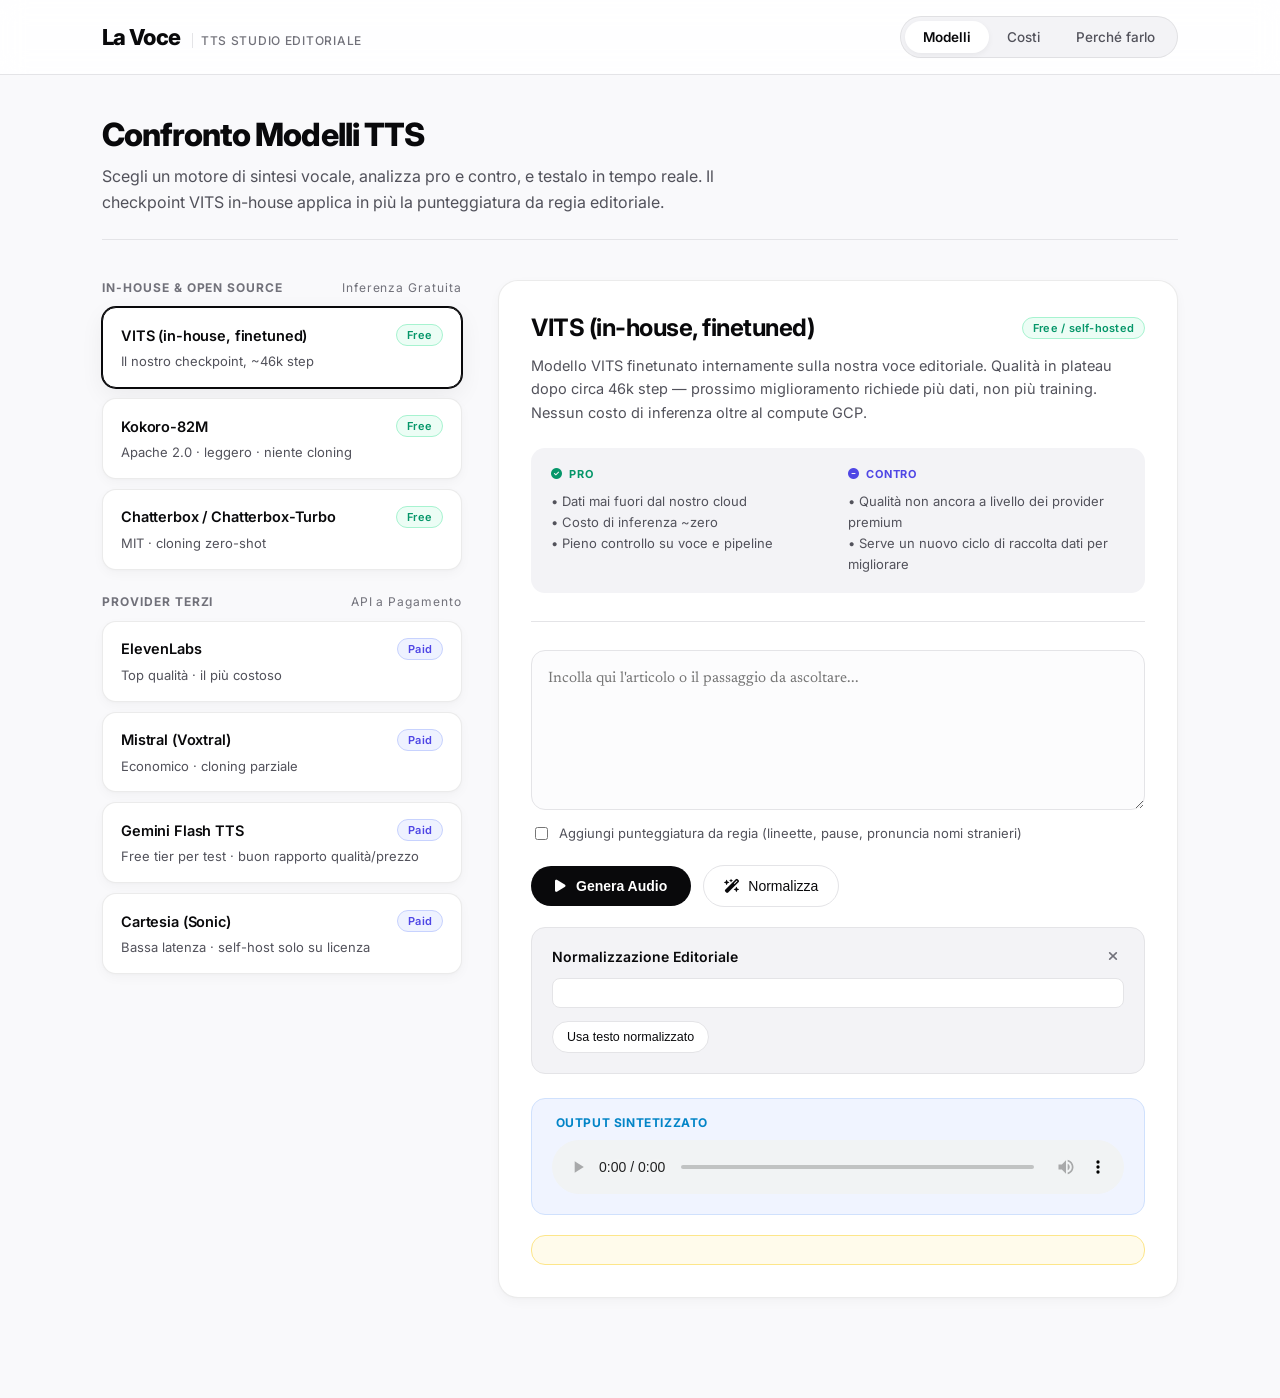
==== static/index.html @ 9c3db75b "updating the demo page" ====
<!doctype html>
<html lang="it">
<head>
  <meta charset="utf-8" />
  <meta name="viewport" content="width=device-width,initial-scale=1" />
  <title>La Voce — Modelli</title>
  <link rel="preconnect" href="https://fonts.googleapis.com">
  <link rel="preconnect" href="https://fonts.gstatic.com" crossorigin>
  <link href="https://fonts.googleapis.com/css2?family=Inter:wght@400;500;600;700;800&family=Newsreader:ital,opsz,wght@0,6..72,400;1,6..72,400&display=swap" rel="stylesheet">
  <link rel="stylesheet" href="style.css" />
  <link rel="stylesheet" href="https://cdnjs.cloudflare.com/ajax/libs/font-awesome/6.4.0/css/all.min.css" />
</head>
<body>
  <header class="site-header">
    <div class="inner">
      <div class="masthead">
        <span class="logo-mark">La Voce</span>
        <span class="tag">TTS Studio Editoriale</span>
      </div>
      <nav class="tabs">
        <a href="index.html" class="active">Modelli</a>
        <a href="pricing.html">Costi</a>
        <a href="motivation.html">Perché farlo</a>
      </nav>
    </div>
  </header>

  <main class="page">
    <div class="hero-section">
      <h1 class="page-title">Confronto Modelli TTS</h1>
      <p class="page-lede">Scegli un motore di sintesi vocale, analizza pro e contro, e testalo in tempo reale. Il checkpoint VITS in-house applica in più la punteggiatura da regia editoriale.</p>
    </div>

    <div class="model-layout">
      <!-- LEFT: model list -->
      <div class="sidebar-col">
        <div class="group-label">In-house & Open Source <span class="sub">Inferenza Gratuita</span></div>
        <div class="model-list" id="ossList"></div>

        <div class="group-label">Provider Terzi <span class="sub">API a Pagamento</span></div>
        <div class="model-list" id="paidList"></div>
      </div>

      <!-- RIGHT: detail + workspace -->
      <div class="workspace-col">
        <div class="workspace">
          <div class="detail-head">
            <div>
              <h2 id="detTitle"></h2>
            </div>
            <span class="badge" id="detBadge"></span>
          </div>
          <p class="detail-desc" id="detDesc"></p>

          <div class="pros-cons">
            <div class="pros">
              <div class="h"><i class="fa-solid fa-circle-check"></i> Pro</div>
              <div id="detPros"></div>
            </div>
            <div class="cons">
              <div class="h"><i class="fa-solid fa-circle-minus"></i> Contro</div>
              <div id="detCons"></div>
            </div>
          </div>

          <hr class="div" />

          <div class="editor-container">
            <textarea id="text" placeholder="Incolla qui l'articolo o il passaggio da ascoltare..."></textarea>

            <!-- only shown for the vits in-house model -->
            <div class="vits-tools hidden" id="vitsTools">
              <label><input type="checkbox" id="punctToggle" /> Aggiungi punteggiatura da regia (lineette, pause, pronuncia nomi stranieri)</label>
            </div>

            <div class="controls">
              <button id="readBtn" class="btn-primary" title="Leggi testo">
                <i id="readIcon" class="fa fa-play"></i> <span>Genera Audio</span>
              </button>
              <button id="normalizeBtn" class="btn-secondary" title="Mostra normalizzazione">
                <i class="fa fa-wand-magic-sparkles"></i> <span>Normalizza</span>
              </button>
            </div>
          </div>

          <div id="normPanel" class="panel hidden">
            <div class="panel-header">
              <h3>Normalizzazione Editoriale</h3>
              <button id="closeNorm" class="icon-close"><i class="fa fa-times"></i></button>
            </div>
            <pre id="normResult" class="normpre"></pre>
            <div class="panel-actions">
              <button id="useNorm" class="btn-secondary small">Usa testo normalizzato</button>
            </div>
          </div>

          <div id="playerWrap" class="player-wrap hidden">
            <div class="player-card">
              <span class="player-label"><i class="fa-solid fa-waveform"></i> Output Sintetizzato</span>
              <audio id="player" controls></audio>
            </div>
          </div>

          <div id="notice" class="notice hidden"></div>
        </div>
      </div>
    </div>
  </main>

  <script src="models-data.js"></script>
  <script src="app.js"></script>
</body>
</html>
---- static/style.css ----
/* static/style.css — La Voce High-End Scandinavian Pitch Theme */
:root {
  --bg-page: #F9F9FB;
  --bg-surface: #FFFFFF;
  --bg-subtle: #F3F3F6;
  --bg-accent-subtle: #F0F4FF;
  
  --text-primary: #09090B;
  --text-secondary: #52525B;
  --text-muted: #71717A;
  
  --border-light: rgba(9, 9, 11, 0.08);
  --border-ruled: #E4E4E7;
  --border-focus: #09090B;
  
  --accent-black: #09090B;
  --accent-blue: #0284C7;
  
  --oss-color: #059669;
  --oss-bg: #ECFDF5;
  --oss-border: #A7F3D0;
  
  --paid-color: #4F46E5;
  --paid-bg: #EEF2FF;
  --paid-border: #C7D2FE;
  
  --radius-sm: 8px;
  --radius-md: 14px;
  --radius-lg: 20px;
  --radius-full: 9999px;
  
  --shadow-card: 0 1px 3px rgba(0, 0, 0, 0.02), 0 4px 12px rgba(0, 0, 0, 0.03);
  --shadow-hover: 0 8px 24px rgba(0, 0, 0, 0.06);
}

* {
  box-sizing: border-box;
  -webkit-font-smoothing: antialiased;
}

html, body {
  margin: 0;
  padding: 0;
  background-color: var(--bg-page);
  color: var(--text-primary);
  font-family: 'Inter', -apple-system, BlinkMacSystemFont, "Segoe UI", Roboto, sans-serif;
  min-height: 100%;
}

a {
  color: var(--text-primary);
  text-decoration: none;
}

/* ---- SITE HEADER & NAU ---- */
.site-header {
  background: rgba(255, 255, 255, 0.85);
  backdrop-filter: blur(12px);
  border-bottom: 1px solid var(--border-ruled);
  position: sticky;
  top: 0;
  z-index: 100;
}

.site-header .inner {
  max-width: 1140px;
  margin: 0 auto;
  padding: 16px 32px;
  display: flex;
  align-items: center;
  justify-content: space-between;
}

.masthead {
  display: flex;
  align-items: baseline;
  gap: 12px;
}

.masthead .logo-mark {
  font-size: 22px;
  font-weight: 800;
  letter-spacing: -0.04em;
  color: var(--accent-black);
}

.masthead .tag {
  font-size: 12px;
  font-weight: 500;
  color: var(--text-muted);
  text-transform: uppercase;
  letter-spacing: 0.06em;
  padding-left: 8px;
  border-left: 1px solid var(--border-ruled);
}

nav.tabs {
  display: flex;
  background: var(--bg-subtle);
  padding: 4px;
  border-radius: var(--radius-full);
  border: 1px solid var(--border-light);
}

nav.tabs a {
  padding: 8px 18px;
  font-size: 13.5px;
  font-weight: 500;
  color: var(--text-secondary);
  border-radius: var(--radius-full);
  transition: all 0.2s ease;
}

nav.tabs a:hover {
  color: var(--text-primary);
}

nav.tabs a.active {
  background: var(--bg-surface);
  color: var(--accent-black);
  font-weight: 600;
  box-shadow: 0 2px 6px rgba(0, 0, 0, 0.05);
}

/* ---- PAGE LAYOUT & HERO ---- */
main.page {
  max-width: 1140px;
  margin: 0 auto;
  padding: 40px 32px 100px;
}

.hero-section {
  margin-bottom: 40px;
  padding-bottom: 24px;
  border-bottom: 1px solid var(--border-ruled);
}

h1.page-title {
  font-size: 32px;
  font-weight: 800;
  letter-spacing: -0.03em;
  margin: 0 0 10px;
  color: var(--accent-black);
}

p.page-lede {
  font-size: 16px;
  line-height: 1.6;
  color: var(--text-secondary);
  max-width: 680px;
  margin: 0;
}

/* ---- MODEL DASHBOARD ---- */
.model-layout {
  display: grid;
  grid-template-columns: 360px 1fr;
  gap: 36px;
  align-items: start;
}

@media (max-width: 880px) {
  .model-layout { grid-template-columns: 1fr; }
}

.group-label {
  font-size: 12px;
  font-weight: 700;
  text-transform: uppercase;
  letter-spacing: 0.08em;
  color: var(--text-muted);
  margin: 24px 0 12px;
  display: flex;
  align-items: center;
  justify-content: space-between;
}

.group-label:first-child { margin-top: 0; }
.group-label .sub { font-weight: 400; text-transform: none; color: var(--text-muted); }

.model-list {
  display: flex;
  flex-direction: column;
  gap: 10px;
}

.model-card {
  background: var(--bg-surface);
  border: 1px solid var(--border-light);
  border-radius: var(--radius-md);
  padding: 16px 18px;
  cursor: pointer;
  transition: all 0.2s cubic-bezier(0.16, 1, 0.3, 1);
  box-shadow: var(--shadow-card);
}

.model-card:hover {
  border-color: rgba(9, 9, 11, 0.2);
  transform: translateY(-1px);
  box-shadow: var(--shadow-hover);
}

.model-card.selected {
  border-color: var(--accent-black);
  background: var(--bg-surface);
  box-shadow: 0 0 0 1px var(--accent-black), var(--shadow-hover);
}

.model-card .row1 {
  display: flex;
  align-items: center;
  justify-content: space-between;
  gap: 10px;
}

.model-card .name {
  font-weight: 600;
  font-size: 14.5px;
  letter-spacing: -0.01em;
}

.model-card .short {
  color: var(--text-secondary);
  font-size: 13px;
  margin-top: 6px;
  line-height: 1.45;
}

.badge {
  font-size: 11px;
  font-weight: 600;
  letter-spacing: 0.02em;
  padding: 3px 10px;
  border-radius: var(--radius-full);
  white-space: nowrap;
}

.badge.oss { color: var(--oss-color); background: var(--oss-bg); border: 1px solid var(--oss-border); }
.badge.paid { color: var(--paid-color); background: var(--paid-bg); border: 1px solid var(--paid-border); }

/* ---- WORKSPACE CARD ---- */
.workspace {
  background: var(--bg-surface);
  border: 1px solid var(--border-light);
  border-radius: var(--radius-lg);
  padding: 32px;
  box-shadow: var(--shadow-card);
}

.workspace .detail-head {
  display: flex;
  align-items: center;
  justify-content: space-between;
  gap: 16px;
  margin-bottom: 8px;
}

.workspace h2 {
  margin: 0;
  font-size: 24px;
  font-weight: 700;
  letter-spacing: -0.02em;
}

.detail-desc {
  color: var(--text-secondary);
  font-size: 14.5px;
  line-height: 1.6;
  margin: 12px 0 24px;
}

.pros-cons {
  display: grid;
  grid-template-columns: 1fr 1fr;
  gap: 20px;
  background: var(--bg-subtle);
  padding: 18px 20px;
  border-radius: var(--radius-md);
  margin-bottom: 24px;
}

.pros-cons div { font-size: 13px; line-height: 1.6; color: var(--text-secondary); }
.pros-cons .h {
  font-weight: 700;
  font-size: 11px;
  text-transform: uppercase;
  letter-spacing: 0.08em;
  margin-bottom: 8px;
  display: flex;
  align-items: center;
  gap: 6px;
}
.pros-cons .pros .h { color: var(--oss-color); }
.pros-cons .cons .h { color: var(--paid-color); }

hr.div {
  border: none;
  border-top: 1px solid var(--border-ruled);
  margin: 28px 0;
}

/* ---- EDITOR AREA ---- */
.editor-container {
  display: flex;
  flex-direction: column;
  gap: 14px;
}

textarea#text {
  width: 100%;
  min-height: 160px;
  padding: 16px;
  font-size: 15px;
  line-height: 1.6;
  border: 1px solid var(--border-ruled);
  border-radius: var(--radius-md);
  resize: vertical;
  font-family: 'Newsreader', Georgia, serif;
  background: #FCFCFD;
  color: var(--text-primary);
  transition: all 0.2s ease;
}

textarea#text:focus {
  outline: none;
  border-color: var(--border-focus);
  background: #FFFFFF;
  box-shadow: 0 0 0 1px var(--border-focus);
}

.vits-tools {
  display: flex;
  align-items: center;
  gap: 10px;
  font-size: 13px;
  color: var(--text-secondary);
}

.vits-tools label {
  display: flex;
  align-items: center;
  gap: 8px;
  cursor: pointer;
}

/* ---- BUTTONS & CONTROLS ---- */
.controls {
  display: flex;
  gap: 12px;
  align-items: center;
  margin-top: 8px;
}

.btn-primary {
  cursor: pointer;
  background: var(--accent-black);
  color: #FFFFFF;
  border: none;
  border-radius: var(--radius-full);
  padding: 12px 24px;
  font-size: 14px;
  font-weight: 600;
  display: inline-flex;
  align-items: center;
  gap: 10px;
  transition: all 0.2s ease;
}

.btn-primary:hover {
  background: #27272A;
  transform: translateY(-1px);
}

.btn-secondary {
  cursor: pointer;
  background: var(--bg-surface);
  color: var(--text-primary);
  border: 1px solid var(--border-ruled);
  border-radius: var(--radius-full);
  padding: 12px 20px;
  font-size: 14px;
  font-weight: 500;
  display: inline-flex;
  align-items: center;
  gap: 8px;
  transition: all 0.2s ease;
}

.btn-secondary:hover {
  background: var(--bg-subtle);
}

.btn-secondary.small {
  padding: 8px 14px;
  font-size: 12.5px;
}

button:disabled {
  opacity: 0.5;
  cursor: not-allowed;
  transform: none !important;
}

/* ---- NORMALIZATION & PLAYER PANELS ---- */
.panel {
  margin-top: 20px;
  padding: 20px;
  border: 1px solid var(--border-ruled);
  border-radius: var(--radius-md);
  background: var(--bg-subtle);
}

.panel-header {
  display: flex;
  align-items: center;
  justify-content: space-between;
  margin-bottom: 12px;
}

.panel-header h3 {
  margin: 0;
  font-size: 14px;
  font-weight: 600;
}

.icon-close {
  background: none;
  border: none;
  cursor: pointer;
  color: var(--text-muted);
}

.normpre {
  white-space: pre-wrap;
  background: #FFFFFF;
  padding: 14px;
  border-radius: var(--radius-sm);
  border: 1px solid var(--border-ruled);
  color: var(--text-secondary);
  font-family: monospace;
  font-size: 13px;
  max-height: 200px;
  overflow-y: auto;
}

.player-wrap { margin-top: 24px; }
.player-card {
  background: var(--bg-accent-subtle);
  border: 1px solid #D0E1FD;
  padding: 16px 20px;
  border-radius: var(--radius-md);
}

.player-label {
  display: block;
  font-size: 12px;
  font-weight: 700;
  color: var(--accent-blue);
  margin-bottom: 10px;
  text-transform: uppercase;
  letter-spacing: 0.05em;
}

.player-card audio { width: 100%; }

.notice {
  margin-top: 20px;
  padding: 14px 18px;
  border-radius: var(--radius-md);
  font-size: 13.5px;
  background: #FFFBEB;
  border: 1px solid #FDE68A;
  color: #B45309;
}

/* ---- PRICING & MOTIVATION TABLES & GRIDS ---- */
.section-block {
  margin-bottom: 40px;
}

.section-title {
  font-size: 13px;
  font-weight: 700;
  text-transform: uppercase;
  letter-spacing: 0.08em;
  color: var(--text-muted);
  margin-bottom: 16px;
}

.table-card {
  background: var(--bg-surface);
  border: 1px solid var(--border-light);
  border-radius: var(--radius-lg);
  overflow: hidden;
  box-shadow: var(--shadow-card);
}

table.pricing {
  width: 100%;
  border-collapse: collapse;
  font-size: 14px;
  text-align: left;
}

table.pricing th {
  background: var(--bg-subtle);
  color: var(--text-secondary);
  font-size: 12px;
  font-weight: 700;
  text-transform: uppercase;
  letter-spacing: 0.05em;
  padding: 14px 18px;
  border-bottom: 1px solid var(--border-ruled);
}

table.pricing td {
  padding: 16px 18px;
  border-bottom: 1px solid var(--border-ruled);
  vertical-align: middle;
}

table.pricing tr:last-child td { border-bottom: none; }
table.pricing td.notes { color: var(--text-secondary); font-size: 13px; }

.cost-tag {
  font-weight: 600;
  font-size: 12.5px;
  padding: 4px 10px;
  border-radius: var(--radius-full);
}
.cost-tag.free { background: var(--oss-bg); color: var(--oss-color); }
.cost-tag.paid { background: var(--paid-bg); color: var(--paid-color); }

.stat-grid {
  display: grid;
  grid-template-columns: repeat(auto-fit, minmax(280px, 1fr));
  gap: 20px;
}

.stat-card {
  background: var(--bg-surface);
  border: 1px solid var(--border-light);
  border-radius: var(--radius-md);
  padding: 24px;
  box-shadow: var(--shadow-card);
  display: flex;
  flex-direction: column;
}

.stat-card .num {
  font-size: 32px;
  font-weight: 800;
  color: var(--accent-black);
  letter-spacing: -0.03em;
  margin-bottom: 8px;
}

.stat-card .lbl {
  font-size: 13.5px;
  color: var(--text-secondary);
  line-height: 1.55;
  flex-grow: 1;
}

.stat-card .source {
  margin-top: 16px;
  font-size: 11px;
  font-weight: 600;
  text-transform: uppercase;
  color: var(--text-muted);
}

.callout {
  background: var(--bg-surface);
  border: 1px solid var(--border-ruled);
  border-left: 4px solid var(--accent-black);
  padding: 24px;
  border-radius: 0 var(--radius-md) var(--radius-md) 0;
  margin-top: 32px;
  box-shadow: var(--shadow-card);
}

.callout-title {
  font-size: 15px;
  font-weight: 700;
  margin-bottom: 8px;
  display: flex;
  align-items: center;
  gap: 8px;
}

.callout p {
  margin: 0;
  font-size: 14.5px;
  line-height: 1.6;
  color: var(--text-secondary);
}

@keyframes spin { from { transform: rotate(0deg); } to { transform: rotate(360deg); } }
.loading { animation: spin 1s linear infinite; }
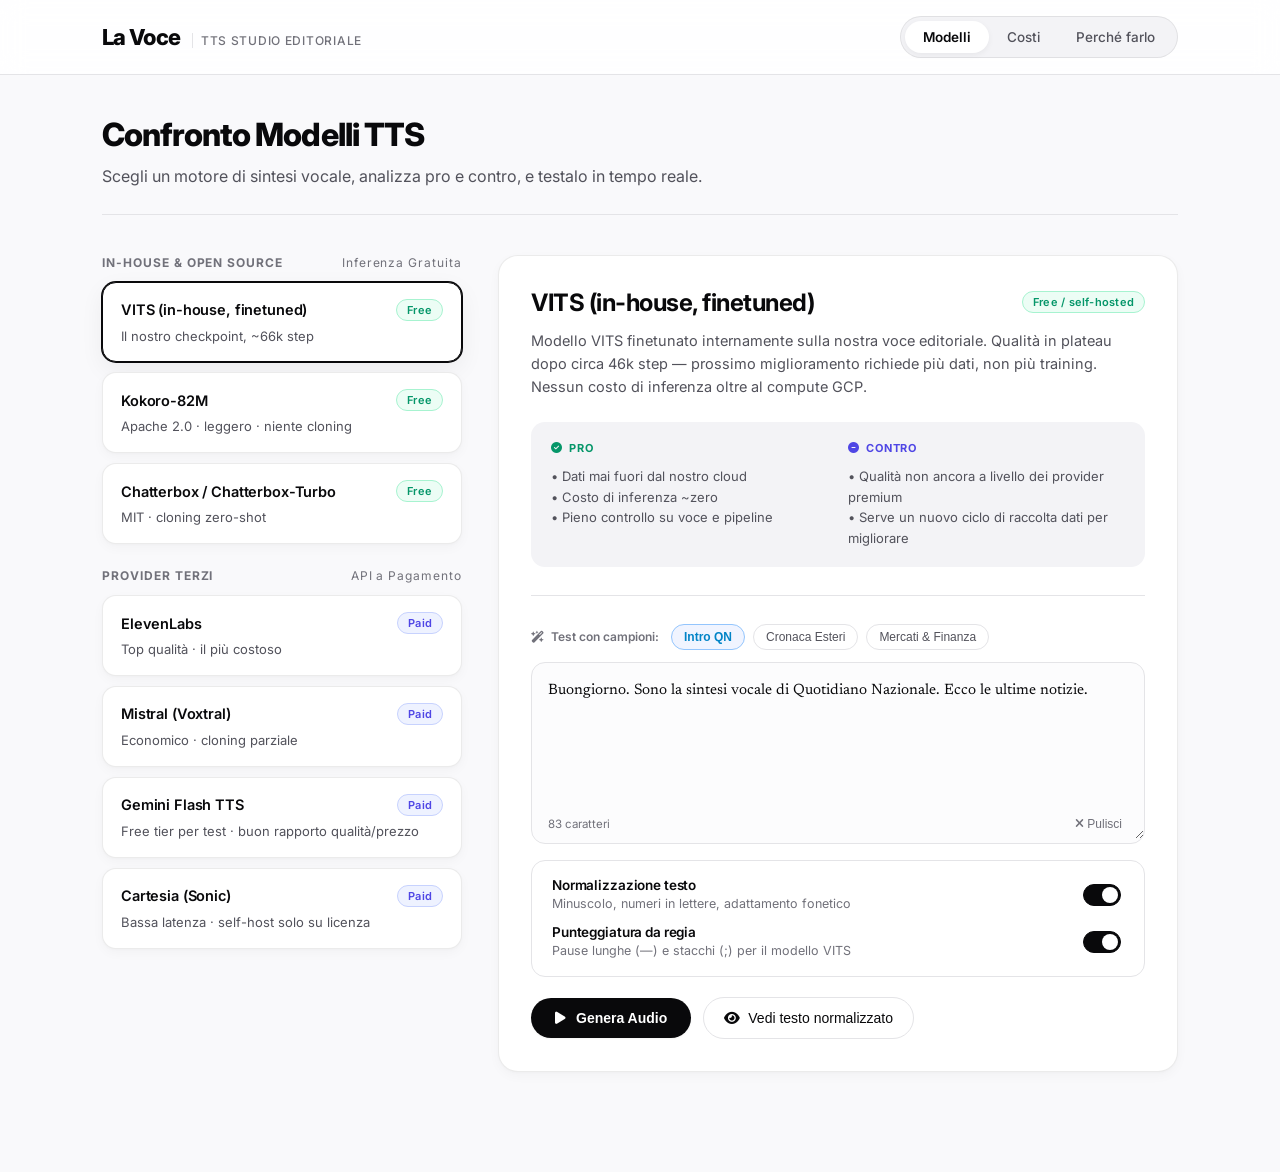
==== commit 2d000f18: "added vits config, new model, added fixed normalization" ====
--- a/static/index.html
+++ b/static/index.html
@@ -28,7 +28,7 @@
   <main class="page">
     <div class="hero-section">
       <h1 class="page-title">Confronto Modelli TTS</h1>
-      <p class="page-lede">Scegli un motore di sintesi vocale, analizza pro e contro, e testalo in tempo reale. Il checkpoint VITS in-house applica in più la punteggiatura da regia editoriale.</p>
+      <p class="page-lede">Scegli un motore di sintesi vocale, analizza pro e contro, e testalo in tempo reale.</p>
     </div>
 
     <div class="model-layout">
@@ -66,31 +66,62 @@
           <hr class="div" />
 
           <div class="editor-container">
-            <textarea id="text" placeholder="Incolla qui l'articolo o il passaggio da ascoltare..."></textarea>
+            <!-- Interactive Sample Preset Pills -->
+            <div class="sample-pills">
+              <span class="pills-label"><i class="fa-solid fa-wand-magic-sparkles"></i> Test con campioni:</span>
+              <button type="button" class="sample-pill active" data-sample="intro">Intro QN</button>
+              <button type="button" class="sample-pill" data-sample="breaking">Cronaca Esteri</button>
+              <button type="button" class="sample-pill" data-sample="economy">Mercati & Finanza</button>
+            </div>
 
-            <!-- only shown for the vits in-house model -->
-            <div class="vits-tools hidden" id="vitsTools">
-              <label><input type="checkbox" id="punctToggle" /> Aggiungi punteggiatura da regia (lineette, pause, pronuncia nomi stranieri)</label>
+            <!-- Rich Textarea Wrapper -->
+            <div class="textarea-wrapper">
+              <textarea id="text" rows="5" placeholder="Incolla qui l'articolo o il passaggio da ascoltare...">Buongiorno. Sono la sintesi vocale di Quotidiano Nazionale. Ecco le ultime notizie.</textarea>
+              <div class="textarea-footer">
+                <span id="charCount" class="char-count">81 caratteri</span>
+                <button type="button" id="clearTextBtn" class="btn-text-action" title="Pulisci testo">
+                  <i class="fa-solid fa-xmark"></i> Pulisci
+                </button>
+              </div>
+            </div>
+
+            <!-- Preprocessing Toggles Container -->
+            <div class="toggles-container">
+              <label class="toggle-item">
+                <span class="toggle-label-text">
+                  <span class="main-label">Normalizzazione testo</span>
+                  <small>Minuscolo, numeri in lettere, adattamento fonetico</small>
+                </span>
+                <input type="checkbox" id="normToggle" />
+              </label>
+
+              <label class="toggle-item">
+                <span class="toggle-label-text">
+                  <span class="main-label">Punteggiatura da regia</span>
+                  <small>Pause lunghe (—) e stacchi (;) per il modello VITS</small>
+                </span>
+                <input type="checkbox" id="punctToggle" />
+              </label>
             </div>
 
             <div class="controls">
               <button id="readBtn" class="btn-primary" title="Leggi testo">
                 <i id="readIcon" class="fa fa-play"></i> <span>Genera Audio</span>
               </button>
-              <button id="normalizeBtn" class="btn-secondary" title="Mostra normalizzazione">
-                <i class="fa fa-wand-magic-sparkles"></i> <span>Normalizza</span>
+              <button id="normalizeBtn" class="btn-secondary" title="Vedi testo normalizzato">
+                <i class="fa fa-eye"></i> <span>Vedi testo normalizzato</span>
               </button>
             </div>
           </div>
 
           <div id="normPanel" class="panel hidden">
             <div class="panel-header">
-              <h3>Normalizzazione Editoriale</h3>
+              <h3>Anteprima Testo Elaborato</h3>
               <button id="closeNorm" class="icon-close"><i class="fa fa-times"></i></button>
             </div>
             <pre id="normResult" class="normpre"></pre>
             <div class="panel-actions">
-              <button id="useNorm" class="btn-secondary small">Usa testo normalizzato</button>
+              <button id="useNorm" class="btn-secondary small">Sostituisci nell'editor</button>
             </div>
           </div>
 
--- a/static/style.css
+++ b/static/style.css
@@ -463,6 +463,12 @@
 
 .player-card audio { width: 100%; }
 
+/* Utility Rule */
+.hidden {
+  display: none !important;
+}
+
+/* Notice Container */
 .notice {
   margin-top: 20px;
   padding: 14px 18px;
@@ -597,4 +603,282 @@
 }
 
 @keyframes spin { from { transform: rotate(0deg); } to { transform: rotate(360deg); } }
-.loading { animation: spin 1s linear infinite; }+.loading { animation: spin 1s linear infinite; }
+
+/* ---- EDITOR AREA & PREPROCESSING TOGGLES ---- */
+.editor-container {
+  display: flex;
+  flex-direction: column;
+  gap: 16px;
+}
+
+textarea#text {
+  width: 100%;
+  min-height: 160px;
+  padding: 16px;
+  font-size: 15px;
+  line-height: 1.6;
+  border: 1px solid var(--border-ruled);
+  border-radius: var(--radius-md);
+  resize: vertical;
+  font-family: 'Newsreader', Georgia, serif;
+  background: #FCFCFD;
+  color: var(--text-primary);
+  transition: all 0.2s ease;
+}
+
+textarea#text:focus {
+  outline: none;
+  border-color: var(--border-focus);
+  background: #FFFFFF;
+  box-shadow: 0 0 0 1px var(--border-focus);
+}
+
+/* Minimalist Scandinavian Toggles Container */
+.toggles-container {
+  display: flex;
+  flex-direction: column;
+  gap: 12px;
+  background: var(--bg-surface);
+  border: 1px solid var(--border-ruled);
+  padding: 16px 20px;
+  border-radius: var(--radius-md);
+}
+
+.toggle-item {
+  display: flex;
+  align-items: center;
+  justify-content: space-between;
+  gap: 16px;
+  cursor: pointer;
+  user-select: none;
+}
+
+.toggle-item .toggle-label-text {
+  display: flex;
+  flex-direction: column;
+  gap: 2px;
+}
+
+.toggle-item .main-label {
+  font-size: 13.5px;
+  font-weight: 600;
+  color: var(--text-primary);
+  letter-spacing: -0.01em;
+}
+
+.toggle-item small {
+  font-size: 12.5px;
+  color: var(--text-muted);
+  font-weight: 400;
+  line-height: 1.4;
+}
+
+/* Custom Minimalist Switch Styling (Replacing Browser Native Checkbox) */
+.toggle-item input[type="checkbox"] {
+  appearance: none;
+  -webkit-appearance: none;
+  width: 38px;
+  height: 22px;
+  background-color: var(--bg-subtle);
+  border: 1px solid var(--border-ruled);
+  border-radius: var(--radius-full);
+  position: relative;
+  cursor: pointer;
+  outline: none;
+  flex-shrink: 0;
+  transition: background-color 0.2s ease, border-color 0.2s ease;
+}
+
+.toggle-item input[type="checkbox"]::after {
+  content: "";
+  position: absolute;
+  top: 2px;
+  left: 2px;
+  width: 16px;
+  height: 16px;
+  background-color: var(--text-muted);
+  border-radius: 50%;
+  transition: transform 0.2s cubic-bezier(0.16, 1, 0.3, 1), background-color 0.2s ease;
+}
+
+.toggle-item input[type="checkbox"]:checked {
+  background-color: var(--accent-black);
+  border-color: var(--accent-black);
+}
+
+.toggle-item input[type="checkbox"]:checked::after {
+  transform: translateX(16px);
+  background-color: #FFFFFF;
+}
+
+/* ---- BUTTONS & CONTROLS ---- */
+.controls {
+  display: flex;
+  align-items: center;
+  gap: 12px;
+  margin-top: 4px;
+}
+
+.btn-primary {
+  cursor: pointer;
+  background: var(--accent-black);
+  color: #FFFFFF;
+  border: none;
+  border-radius: var(--radius-full);
+  padding: 12px 24px;
+  font-size: 14px;
+  font-weight: 600;
+  display: inline-flex;
+  align-items: center;
+  gap: 10px;
+  transition: all 0.2s ease;
+  box-shadow: 0 1px 2px rgba(0, 0, 0, 0.05);
+}
+
+.btn-primary:hover {
+  background: #27272A;
+  transform: translateY(-1px);
+  box-shadow: 0 4px 12px rgba(0, 0, 0, 0.1);
+}
+
+.btn-secondary {
+  cursor: pointer;
+  background: var(--bg-surface);
+  color: var(--text-primary);
+  border: 1px solid var(--border-ruled);
+  border-radius: var(--radius-full);
+  padding: 12px 20px;
+  font-size: 14px;
+  font-weight: 500;
+  display: inline-flex;
+  align-items: center;
+  gap: 8px;
+  transition: all 0.2s ease;
+}
+
+.btn-secondary:hover {
+  background: var(--bg-subtle);
+  border-color: rgba(9, 9, 11, 0.2);
+}
+
+.btn-secondary.small {
+  padding: 8px 14px;
+  font-size: 12.5px;
+}
+
+button:disabled {
+  opacity: 0.5;
+  cursor: not-allowed;
+  transform: none !important;
+  box-shadow: none !important;
+}
+
+
+
+/* ---- SOTA EDITOR & SAMPLE PILLS ---- */
+.sample-pills {
+  display: flex;
+  align-items: center;
+  gap: 8px;
+  flex-wrap: wrap;
+  margin-bottom: -4px;
+}
+
+.pills-label {
+  font-size: 12px;
+  font-weight: 600;
+  color: var(--text-muted);
+  display: flex;
+  align-items: center;
+  gap: 6px;
+  margin-right: 4px;
+}
+
+.sample-pill {
+  background: var(--bg-surface);
+  border: 1px solid var(--border-ruled);
+  color: var(--text-secondary);
+  font-size: 12px;
+  font-weight: 500;
+  padding: 5px 12px;
+  border-radius: var(--radius-full);
+  cursor: pointer;
+  transition: all 0.2s ease;
+}
+
+.sample-pill:hover {
+  background: var(--bg-subtle);
+  border-color: var(--text-muted);
+  color: var(--text-primary);
+}
+
+.sample-pill.active {
+  background: var(--bg-accent-subtle);
+  border-color: #93C5FD;
+  color: var(--accent-blue);
+  font-weight: 600;
+}
+
+/* Rich Textarea Wrapper */
+.textarea-wrapper {
+  position: relative;
+  background: #FCFCFD;
+  border: 1px solid var(--border-ruled);
+  border-radius: var(--radius-md);
+  transition: all 0.2s ease;
+}
+
+.textarea-wrapper:focus-within {
+  border-color: var(--border-focus);
+  background: #FFFFFF;
+  box-shadow: 0 0 0 1px var(--border-focus);
+}
+
+.textarea-wrapper textarea#text {
+  width: 100%;
+  min-height: 120px;
+  padding: 16px 16px 40px 16px; /* Extra bottom padding for footer bar */
+  font-size: 15px;
+  line-height: 1.6;
+  border: none;
+  background: transparent;
+  resize: vertical;
+  font-family: 'Newsreader', Georgia, serif;
+  color: var(--text-primary);
+  outline: none;
+  box-shadow: none;
+}
+
+.textarea-footer {
+  position: absolute;
+  bottom: 10px;
+  left: 16px;
+  right: 16px;
+  display: flex;
+  align-items: center;
+  justify-content: space-between;
+  pointer-events: none; /* Let clicks pass through empty spaces */
+}
+
+.char-count {
+  font-size: 11.5px;
+  color: var(--text-muted);
+  font-family: 'Inter', sans-serif;
+}
+
+.btn-text-action {
+  pointer-events: auto;
+  background: none;
+  border: none;
+  font-size: 12px;
+  color: var(--text-muted);
+  cursor: pointer;
+  padding: 2px 6px;
+  border-radius: var(--radius-sm);
+  transition: color 0.15s ease;
+}
+
+.btn-text-action:hover {
+  color: var(--text-primary);
+}
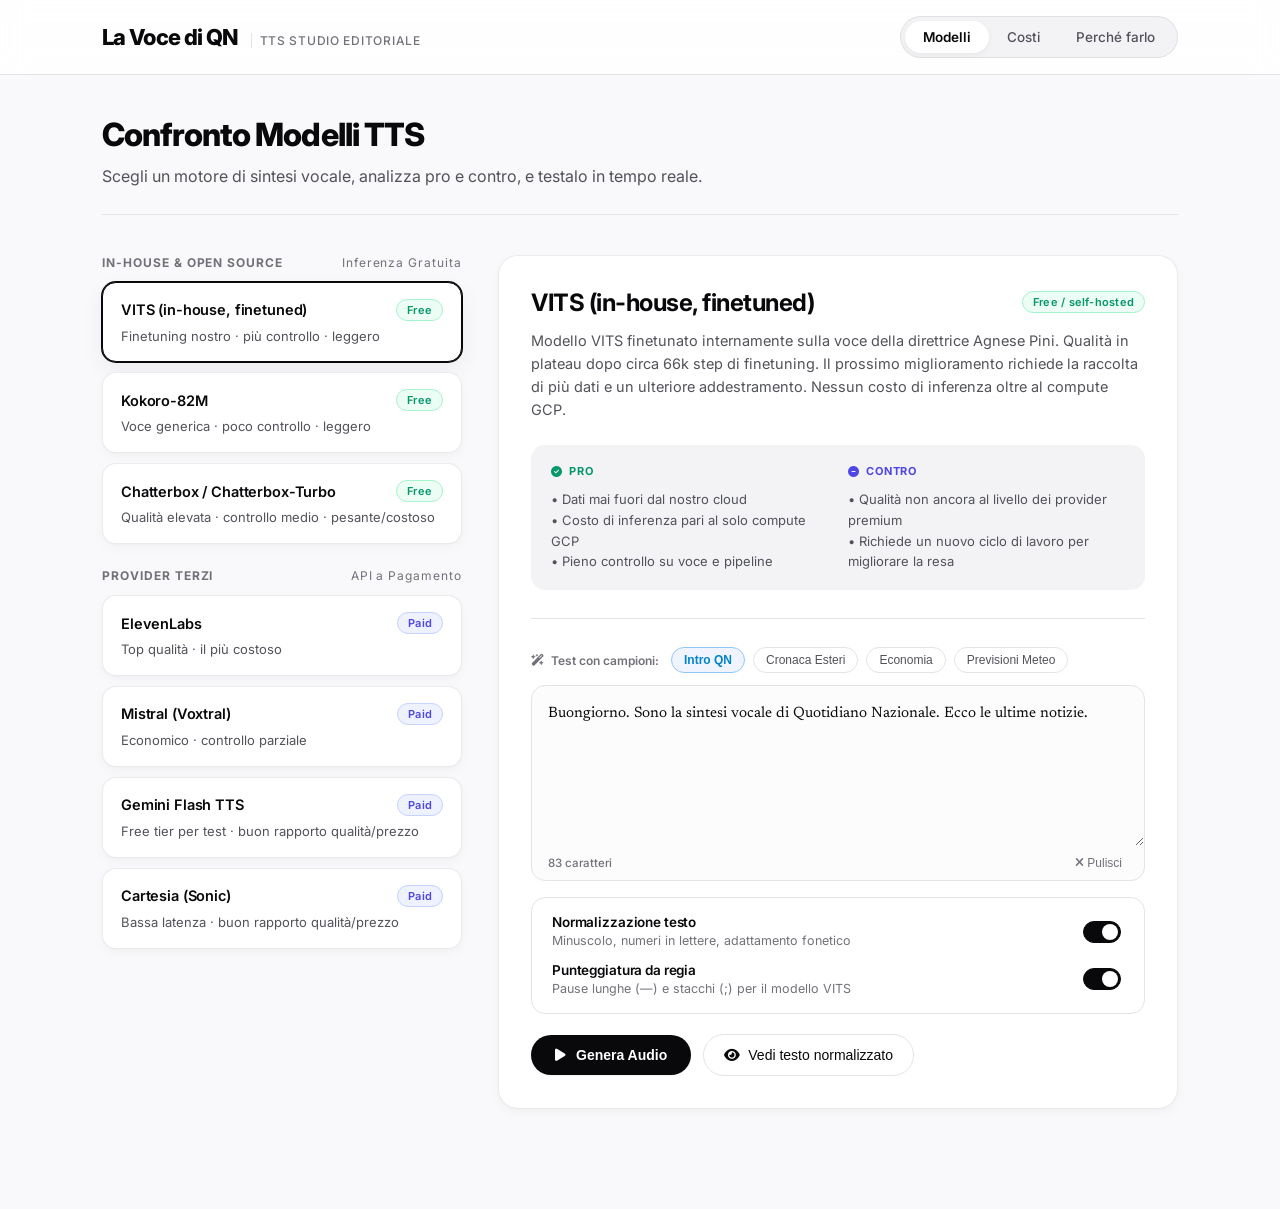
==== commit dfc0b288: "polished the ui, prepared audio snippets" ====
--- a/static/index.html
+++ b/static/index.html
@@ -3,7 +3,7 @@
 <head>
   <meta charset="utf-8" />
   <meta name="viewport" content="width=device-width,initial-scale=1" />
-  <title>La Voce — Modelli</title>
+  <title>La Voce di QN — Modelli</title>
   <link rel="preconnect" href="https://fonts.googleapis.com">
   <link rel="preconnect" href="https://fonts.gstatic.com" crossorigin>
   <link href="https://fonts.googleapis.com/css2?family=Inter:wght@400;500;600;700;800&family=Newsreader:ital,opsz,wght@0,6..72,400;1,6..72,400&display=swap" rel="stylesheet">
@@ -14,7 +14,7 @@
   <header class="site-header">
     <div class="inner">
       <div class="masthead">
-        <span class="logo-mark">La Voce</span>
+        <span class="logo-mark">La Voce di QN</span>
         <span class="tag">TTS Studio Editoriale</span>
       </div>
       <nav class="tabs">
@@ -71,7 +71,8 @@
               <span class="pills-label"><i class="fa-solid fa-wand-magic-sparkles"></i> Test con campioni:</span>
               <button type="button" class="sample-pill active" data-sample="intro">Intro QN</button>
               <button type="button" class="sample-pill" data-sample="breaking">Cronaca Esteri</button>
-              <button type="button" class="sample-pill" data-sample="economy">Mercati & Finanza</button>
+              <button type="button" class="sample-pill" data-sample="economy">Economia</button>
+              <button type="button" class="sample-pill" data-sample="weather">Previsioni Meteo</button>
             </div>
 
             <!-- Rich Textarea Wrapper -->
--- a/static/style.css
+++ b/static/style.css
@@ -306,20 +306,7 @@
   gap: 14px;
 }
 
-textarea#text {
-  width: 100%;
-  min-height: 160px;
-  padding: 16px;
-  font-size: 15px;
-  line-height: 1.6;
-  border: 1px solid var(--border-ruled);
-  border-radius: var(--radius-md);
-  resize: vertical;
-  font-family: 'Newsreader', Georgia, serif;
-  background: #FCFCFD;
-  color: var(--text-primary);
-  transition: all 0.2s ease;
-}
+
 
 textarea#text:focus {
   outline: none;
@@ -611,7 +598,7 @@
   flex-direction: column;
   gap: 16px;
 }
-
+/* 
 textarea#text {
   width: 100%;
   min-height: 160px;
@@ -625,7 +612,7 @@
   background: #FCFCFD;
   color: var(--text-primary);
   transition: all 0.2s ease;
-}
+} */
 
 textarea#text:focus {
   outline: none;
@@ -822,10 +809,13 @@
 
 /* Rich Textarea Wrapper */
 .textarea-wrapper {
-  position: relative;
+  display: flex;
+  min-height: 160px;
+  flex-direction: column;
   background: #FCFCFD;
   border: 1px solid var(--border-ruled);
   border-radius: var(--radius-md);
+  overflow: hidden;
   transition: all 0.2s ease;
 }
 
@@ -837,8 +827,8 @@
 
 .textarea-wrapper textarea#text {
   width: 100%;
-  min-height: 120px;
-  padding: 16px 16px 40px 16px; /* Extra bottom padding for footer bar */
+  min-height: 160px;
+  padding: 16px;
   font-size: 15px;
   line-height: 1.6;
   border: none;
@@ -848,27 +838,27 @@
   color: var(--text-primary);
   outline: none;
   box-shadow: none;
+  margin: 0;
 }
 
 .textarea-footer {
-  position: absolute;
-  bottom: 10px;
-  left: 16px;
-  right: 16px;
+  position: static; /* Removes absolute positioning overlay */
   display: flex;
   align-items: center;
   justify-content: space-between;
-  pointer-events: none; /* Let clicks pass through empty spaces */
+  padding: 8px 16px;
+  /* background: var(--bg-subtle);
+  border-top: 1px solid var(--border-ruled); */
 }
 
 .char-count {
   font-size: 11.5px;
   color: var(--text-muted);
   font-family: 'Inter', sans-serif;
+  font-weight: 500;
 }
 
 .btn-text-action {
-  pointer-events: auto;
   background: none;
   border: none;
   font-size: 12px;
@@ -881,4 +871,22 @@
 
 .btn-text-action:hover {
   color: var(--text-primary);
+}
+
+
+/* Cursore di divieto e stato disabilitato per il pulsante in Cloud */
+#readBtn.btn-disabled-cloud,
+#readBtn:disabled {
+  background-color: #94a3b8 !important;
+  color: #f1f5f9 !important;
+  cursor: not-allowed !important;
+  opacity: 0.7;
+  border-color: #cbd5e1 !important;
+  box-shadow: none !important;
+  pointer-events: auto !important; /* Mantiene attivi gli eventi per mostrare il tooltip al passaggio del mouse */
+}
+
+#readBtn.btn-disabled-cloud:hover {
+  background-color: #64748b !important;
+  transform: none !important;
 }
